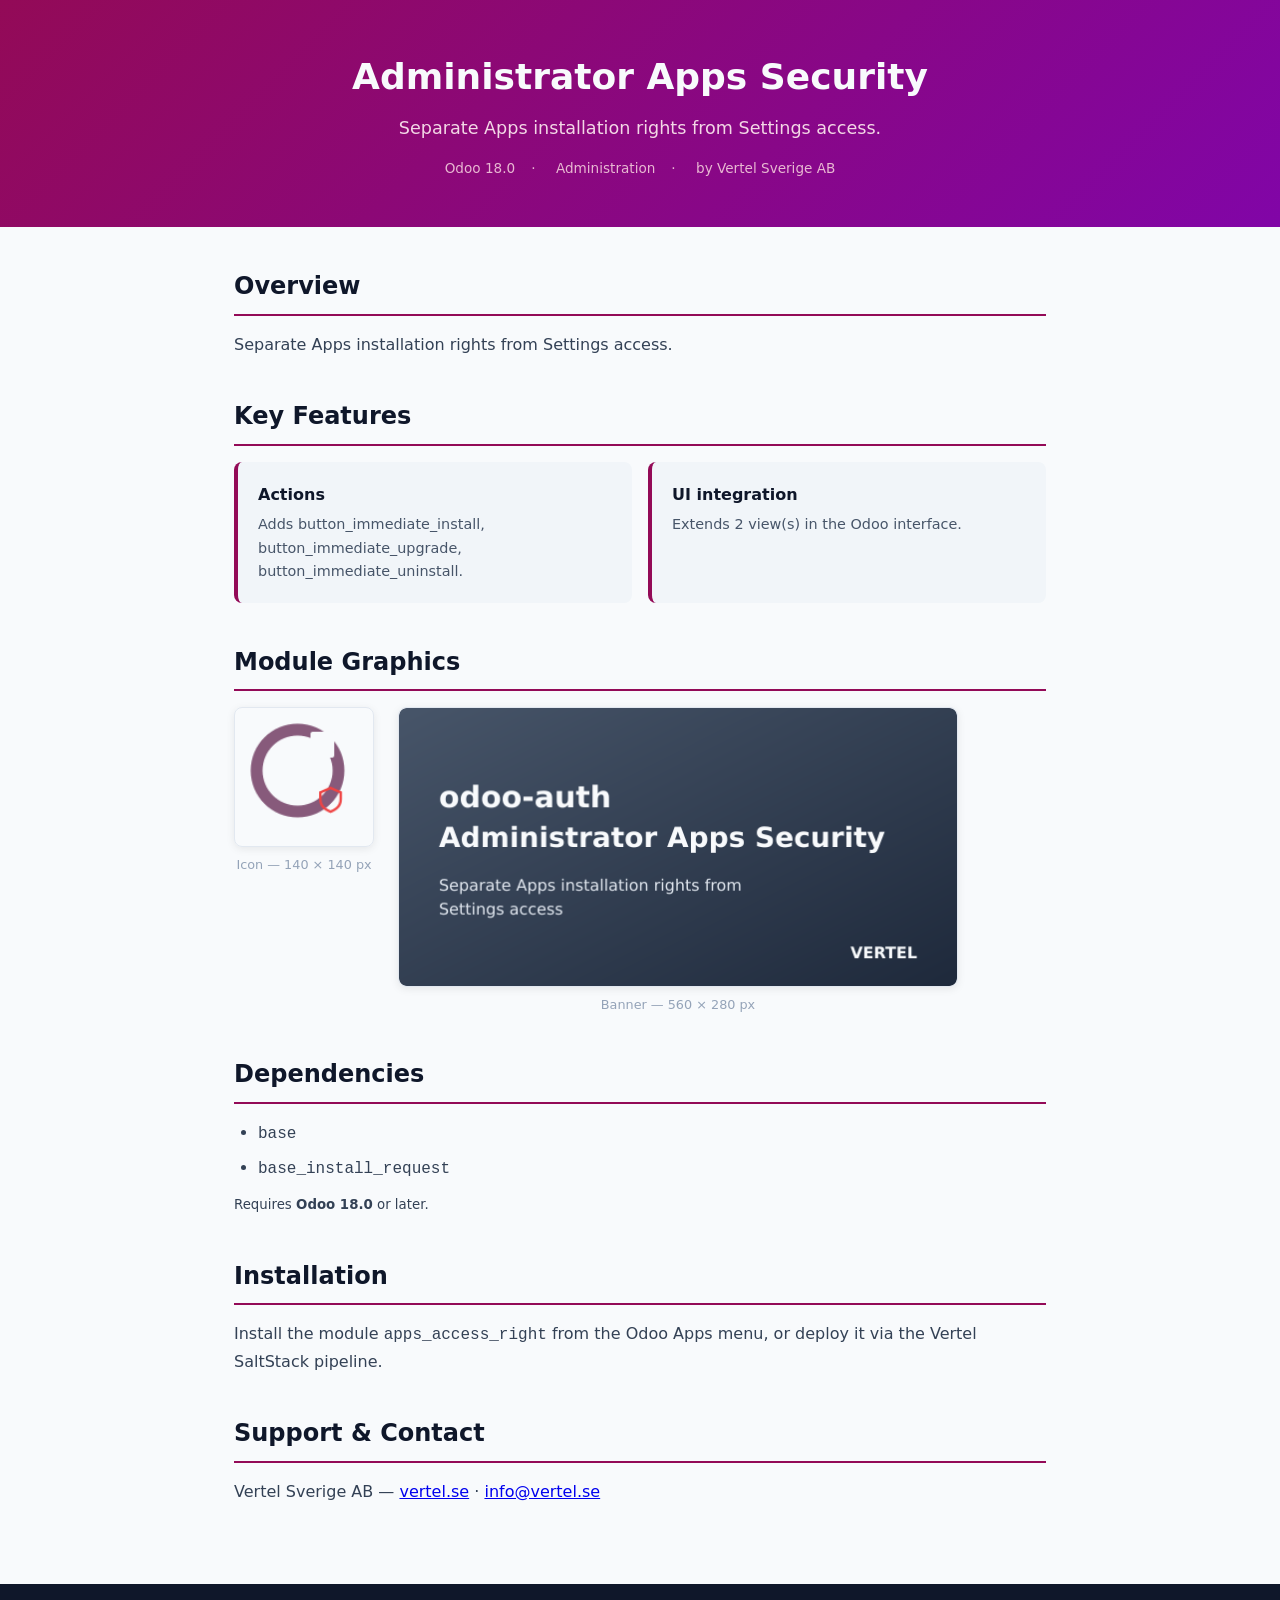
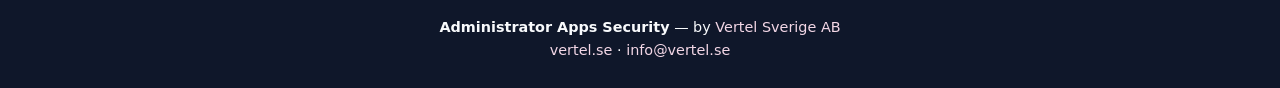
==== apps_access_right/static/description/index.html @ a6788046 "T/11637: manifest (version/summary/description) + index.html polish - version -> Odoo-standard 18.0." ====
<!DOCTYPE html>
<html lang="en">
<head>
  <meta charset="UTF-8">
  <meta name="viewport" content="width=device-width, initial-scale=1.0">
  <title>Administrator Apps Security &mdash; Vertel for Odoo</title>
  <style>
    :root { --navy:#0F172A; --darkBg:#1E293B; --white:#F8FAFC; --gray:#94A3B8;
             --lightGray:#E2E8F0; --brand:#930a57; --brand2:#8105a7; }
    * { margin:0; padding:0; box-sizing:border-box; }
    body { font-family:Inter,system-ui,-apple-system,sans-serif; color:var(--darkBg);
            background:var(--white); line-height:1.6; }
    .hero { background:linear-gradient(135deg,var(--brand),var(--brand2)); color:var(--white);
             padding:48px 32px; text-align:center; }
    .hero h1 { font-size:2.25rem; font-weight:800; margin-bottom:8px; }
    .hero .subtitle { font-size:1.1rem; color:#f3d7e6; }
    .hero .meta { margin-top:16px; font-size:0.85rem; color:#e8b8d2; }
    .hero .meta span { margin:0 8px; }
    .container { max-width:860px; margin:0 auto; padding:40px 24px; }
    section { margin-bottom:40px; }
    section h2 { font-size:1.5rem; font-weight:700; color:var(--navy);
                  margin-bottom:16px; padding-bottom:8px; border-bottom:2px solid var(--brand); }
    section p, section li { font-size:1rem; color:#334155; }
    section p { margin-bottom:12px; }
    section ul { padding-left:24px; }
    section li { margin-bottom:8px; }
    .feature-grid { display:grid; grid-template-columns:repeat(auto-fit,minmax(240px,1fr));
                     gap:16px; margin-top:16px; }
    .feature-card { background:#F1F5F9; border-radius:8px; padding:20px;
                     border-left:4px solid var(--brand); }
    .feature-card h4 { font-size:1rem; font-weight:600; color:var(--navy); margin-bottom:6px; }
    .feature-card p { font-size:0.9rem; color:#475569; margin:0; }
    .screenshots { display:flex; flex-wrap:wrap; gap:24px; align-items:flex-start; }
    .screenshots figure { margin:0; text-align:center; }
    .screenshots img { display:block; border-radius:8px;
                        box-shadow:0 2px 8px rgba(0,0,0,0.08);
                        border:1px solid var(--lightGray); }
    .screenshots figcaption { margin-top:8px; font-size:0.8rem; color:var(--gray); }
    footer { background:var(--navy); color:var(--white); text-align:center;
              padding:32px 24px; font-size:0.9rem; }
    footer a { color:#f3d7e6; text-decoration:none; }
  </style>
</head>
<body>
<div class="hero">
  <h1>Administrator Apps Security</h1>
  <p class="subtitle">Separate Apps installation rights from Settings access.</p>
  <div class="meta">
    <span>Odoo 18.0</span><span>&middot;</span>
    <span>Administration</span><span>&middot;</span>
    <span>by Vertel Sverige AB</span>
  </div>
</div>
<div class="container">
  <section id="overview">
    <h2>Overview</h2>
    <p>Separate Apps installation rights from Settings access.</p>
  </section>
  <section id="features">
    <h2>Key Features</h2>
    <div class="feature-grid">
      <div class="feature-card"><h4>Actions</h4><p>Adds button_immediate_install, button_immediate_upgrade, button_immediate_uninstall.</p></div>
      <div class="feature-card"><h4>UI integration</h4><p>Extends 2 view(s) in the Odoo interface.</p></div>
    </div>
  </section>
  <section id="screenshots">
    <h2>Module Graphics</h2>
    <div class="screenshots">
      <figure>
        <img src="icon.png" alt="Administrator Apps Security icon" width="140" height="140">
        <figcaption>Icon &mdash; 140 &times; 140 px</figcaption>
      </figure>
      <figure>
        <img src="banner.png" alt="Administrator Apps Security banner" width="560" height="280">
        <figcaption>Banner &mdash; 560 &times; 280 px</figcaption>
      </figure>
    </div>
  </section>
  <section id="dependencies">
    <h2>Dependencies</h2>
    <ul><li><code>base</code></li><li><code>base_install_request</code></li></ul>
    <p><small>Requires <strong>Odoo 18.0</strong> or later.</small></p>
  </section>
  <section id="installation">
    <h2>Installation</h2>
    <p>Install the module <code>apps_access_right</code> from the Odoo Apps menu,
       or deploy it via the Vertel SaltStack pipeline.</p>
  </section>
  <section id="support">
    <h2>Support &amp; Contact</h2>
    <p>Vertel Sverige AB &mdash; <a href="https://vertel.se">vertel.se</a> &middot;
       <a href="mailto:info@vertel.se">info@vertel.se</a></p>
  </section>
</div>
<footer>
  <p><strong>Administrator Apps Security</strong> &mdash; by <a href="https://vertel.se">Vertel Sverige AB</a></p>
  <p><a href="https://vertel.se">vertel.se</a> &middot;
     <a href="mailto:info@vertel.se">info@vertel.se</a></p>
</footer>
</body>
</html>
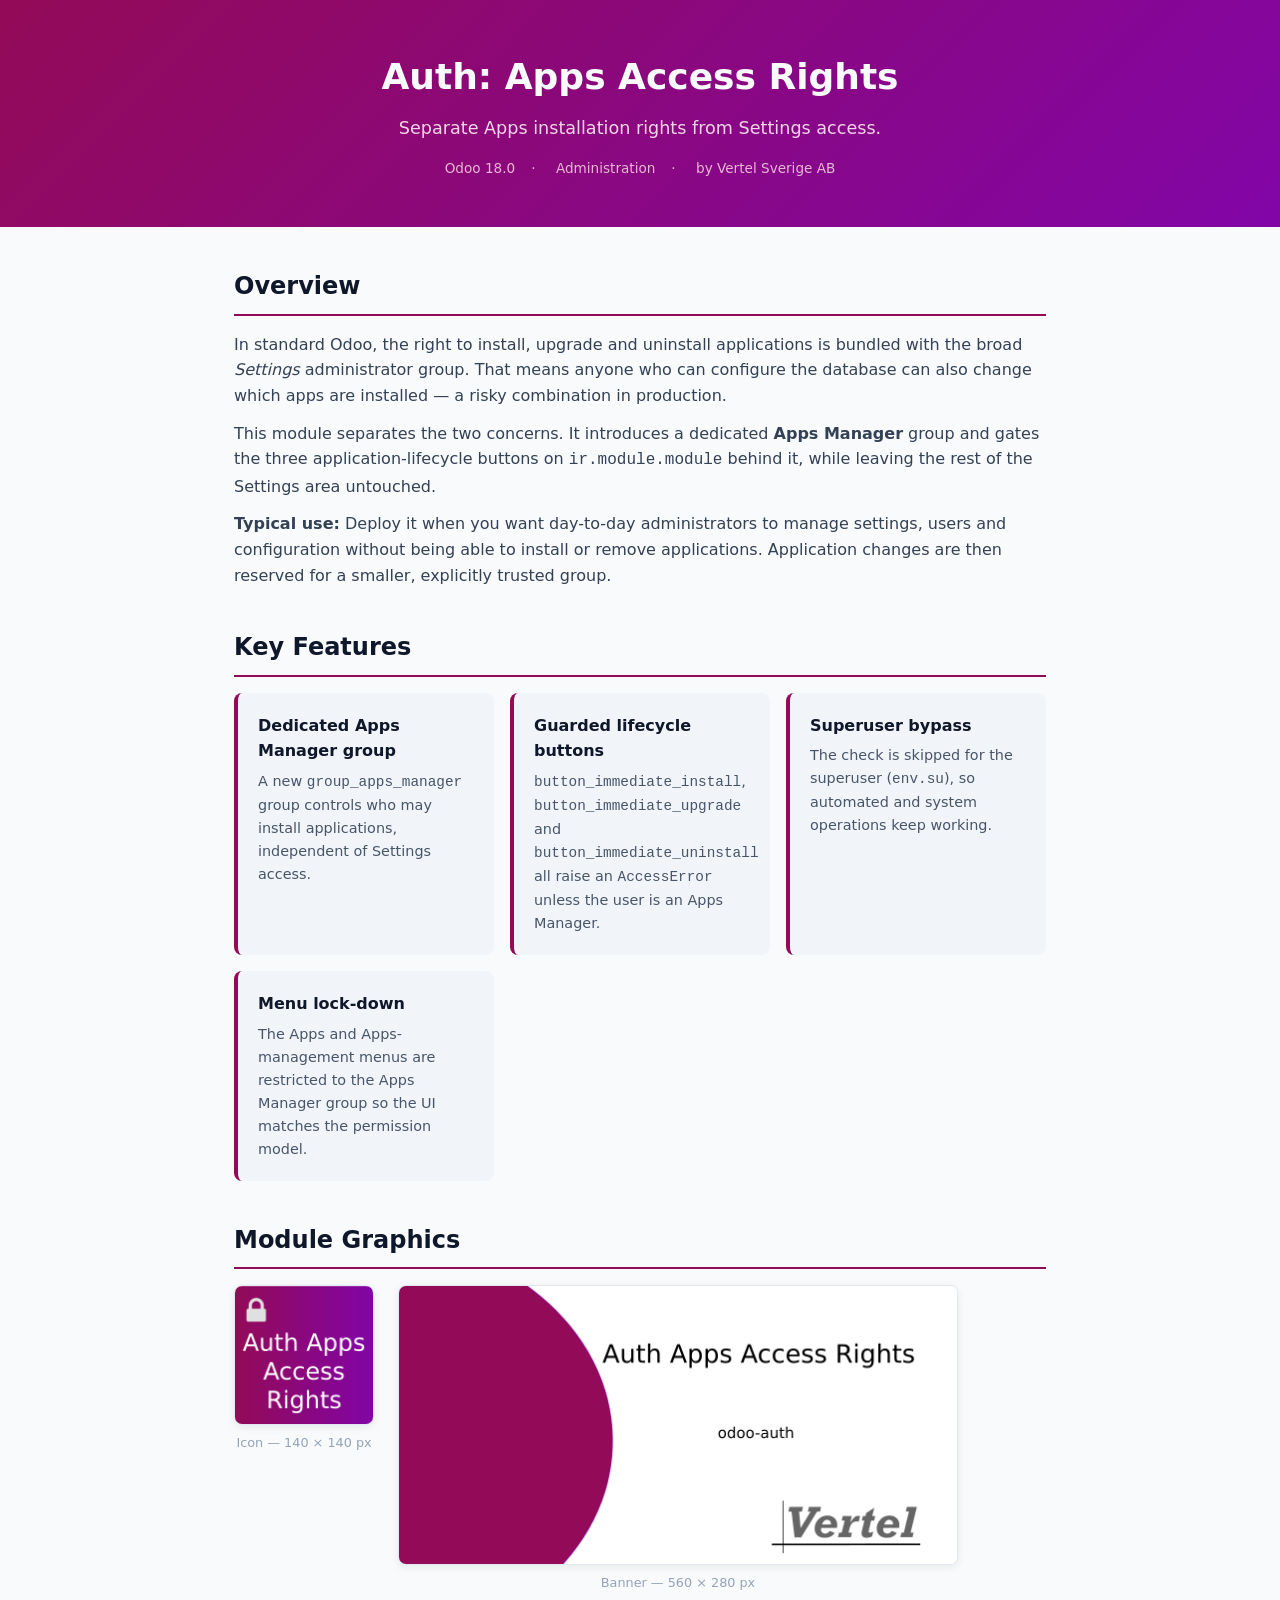
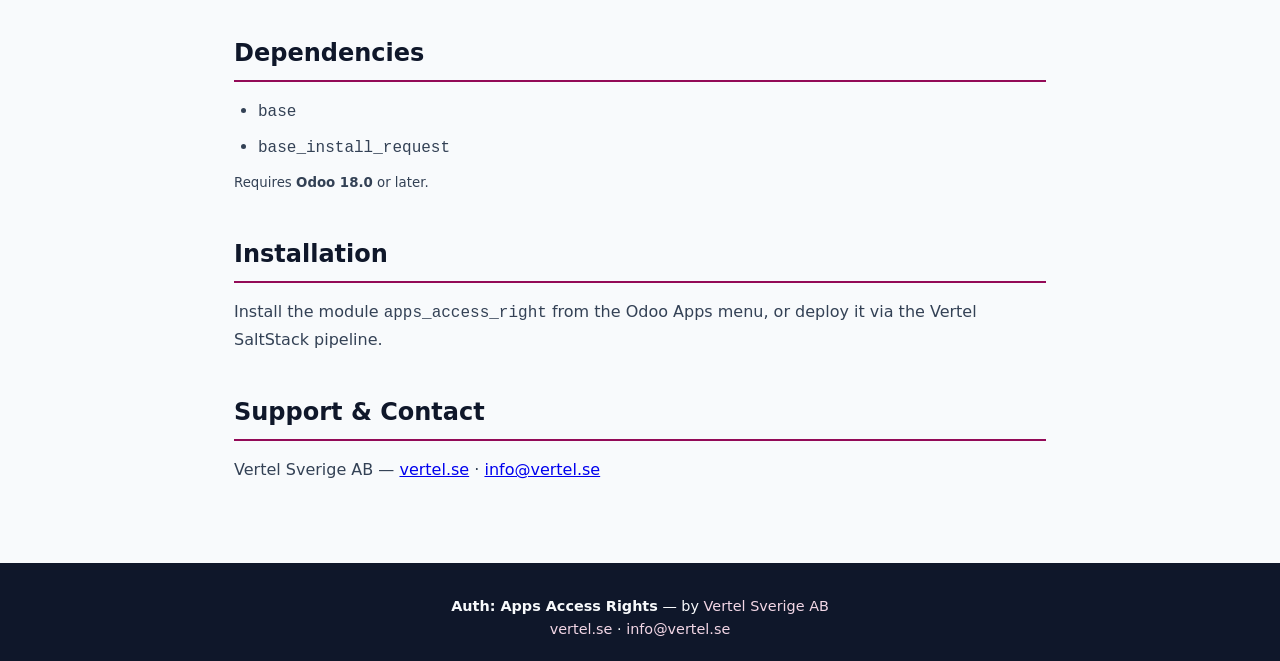
==== commit 5c0cfe96: "IB-42: unify banner/icon assets to shared master template - Rebuilt all 3 modules from theme/assets/" ====
--- a/apps_access_right/static/description/index.html
+++ b/apps_access_right/static/description/index.html
@@ -3,7 +3,7 @@
 <head>
   <meta charset="UTF-8">
   <meta name="viewport" content="width=device-width, initial-scale=1.0">
-  <title>Administrator Apps Security &mdash; Vertel for Odoo</title>
+  <title>Auth: Apps Access Rights &mdash; Vertel for Odoo</title>
   <style>
     :root { --navy:#0F172A; --darkBg:#1E293B; --white:#F8FAFC; --gray:#94A3B8;
              --lightGray:#E2E8F0; --brand:#930a57; --brand2:#8105a7; }
@@ -43,7 +43,7 @@
 </head>
 <body>
 <div class="hero">
-  <h1>Administrator Apps Security</h1>
+  <h1>Auth: Apps Access Rights</h1>
   <p class="subtitle">Separate Apps installation rights from Settings access.</p>
   <div class="meta">
     <span>Odoo 18.0</span><span>&middot;</span>
@@ -54,24 +54,28 @@
 <div class="container">
   <section id="overview">
     <h2>Overview</h2>
-    <p>Separate Apps installation rights from Settings access.</p>
+    <p>In standard Odoo, the right to install, upgrade and uninstall applications is bundled with the broad <i>Settings</i> administrator group. That means anyone who can configure the database can also change which apps are installed — a risky combination in production.</p>
+    <p>This module separates the two concerns. It introduces a dedicated <b>Apps Manager</b> group and gates the three application-lifecycle buttons on <code>ir.module.module</code> behind it, while leaving the rest of the Settings area untouched.</p>
+    <p><strong>Typical use:</strong> Deploy it when you want day-to-day administrators to manage settings, users and configuration without being able to install or remove applications. Application changes are then reserved for a smaller, explicitly trusted group.</p>
   </section>
   <section id="features">
     <h2>Key Features</h2>
     <div class="feature-grid">
-      <div class="feature-card"><h4>Actions</h4><p>Adds button_immediate_install, button_immediate_upgrade, button_immediate_uninstall.</p></div>
-      <div class="feature-card"><h4>UI integration</h4><p>Extends 2 view(s) in the Odoo interface.</p></div>
+      <div class="feature-card"><h4>Dedicated Apps Manager group</h4><p>A new <code>group_apps_manager</code> group controls who may install applications, independent of Settings access.</p></div>
+      <div class="feature-card"><h4>Guarded lifecycle buttons</h4><p><code>button_immediate_install</code>, <code>button_immediate_upgrade</code> and <code>button_immediate_uninstall</code> all raise an <code>AccessError</code> unless the user is an Apps Manager.</p></div>
+      <div class="feature-card"><h4>Superuser bypass</h4><p>The check is skipped for the superuser (<code>env.su</code>), so automated and system operations keep working.</p></div>
+      <div class="feature-card"><h4>Menu lock-down</h4><p>The Apps and Apps-management menus are restricted to the Apps Manager group so the UI matches the permission model.</p></div>
     </div>
   </section>
   <section id="screenshots">
     <h2>Module Graphics</h2>
     <div class="screenshots">
       <figure>
-        <img src="icon.png" alt="Administrator Apps Security icon" width="140" height="140">
+        <img src="icon.png" alt="Auth: Apps Access Rights icon" width="140" height="140">
         <figcaption>Icon &mdash; 140 &times; 140 px</figcaption>
       </figure>
       <figure>
-        <img src="banner.png" alt="Administrator Apps Security banner" width="560" height="280">
+        <img src="banner.png" alt="Auth: Apps Access Rights banner" width="560" height="280">
         <figcaption>Banner &mdash; 560 &times; 280 px</figcaption>
       </figure>
     </div>
@@ -93,7 +97,7 @@
   </section>
 </div>
 <footer>
-  <p><strong>Administrator Apps Security</strong> &mdash; by <a href="https://vertel.se">Vertel Sverige AB</a></p>
+  <p><strong>Auth: Apps Access Rights</strong> &mdash; by <a href="https://vertel.se">Vertel Sverige AB</a></p>
   <p><a href="https://vertel.se">vertel.se</a> &middot;
      <a href="mailto:info@vertel.se">info@vertel.se</a></p>
 </footer>
